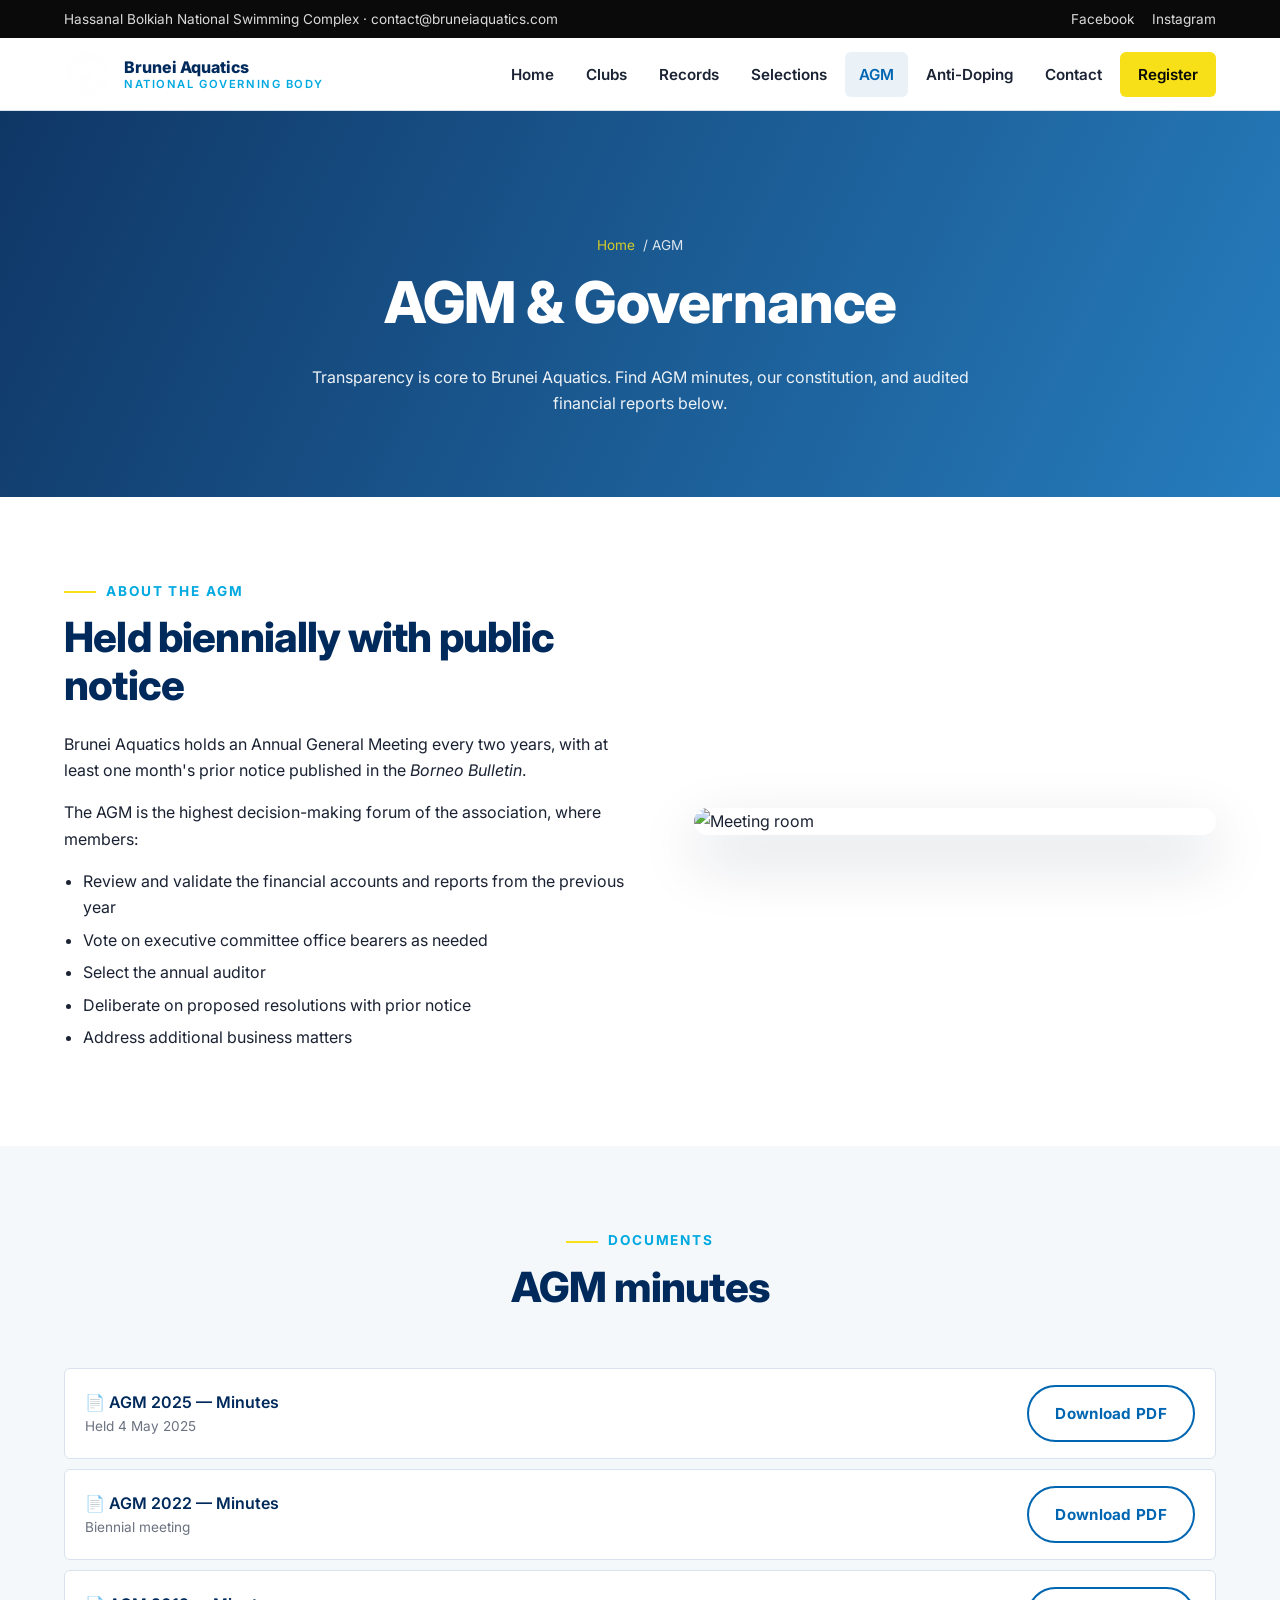
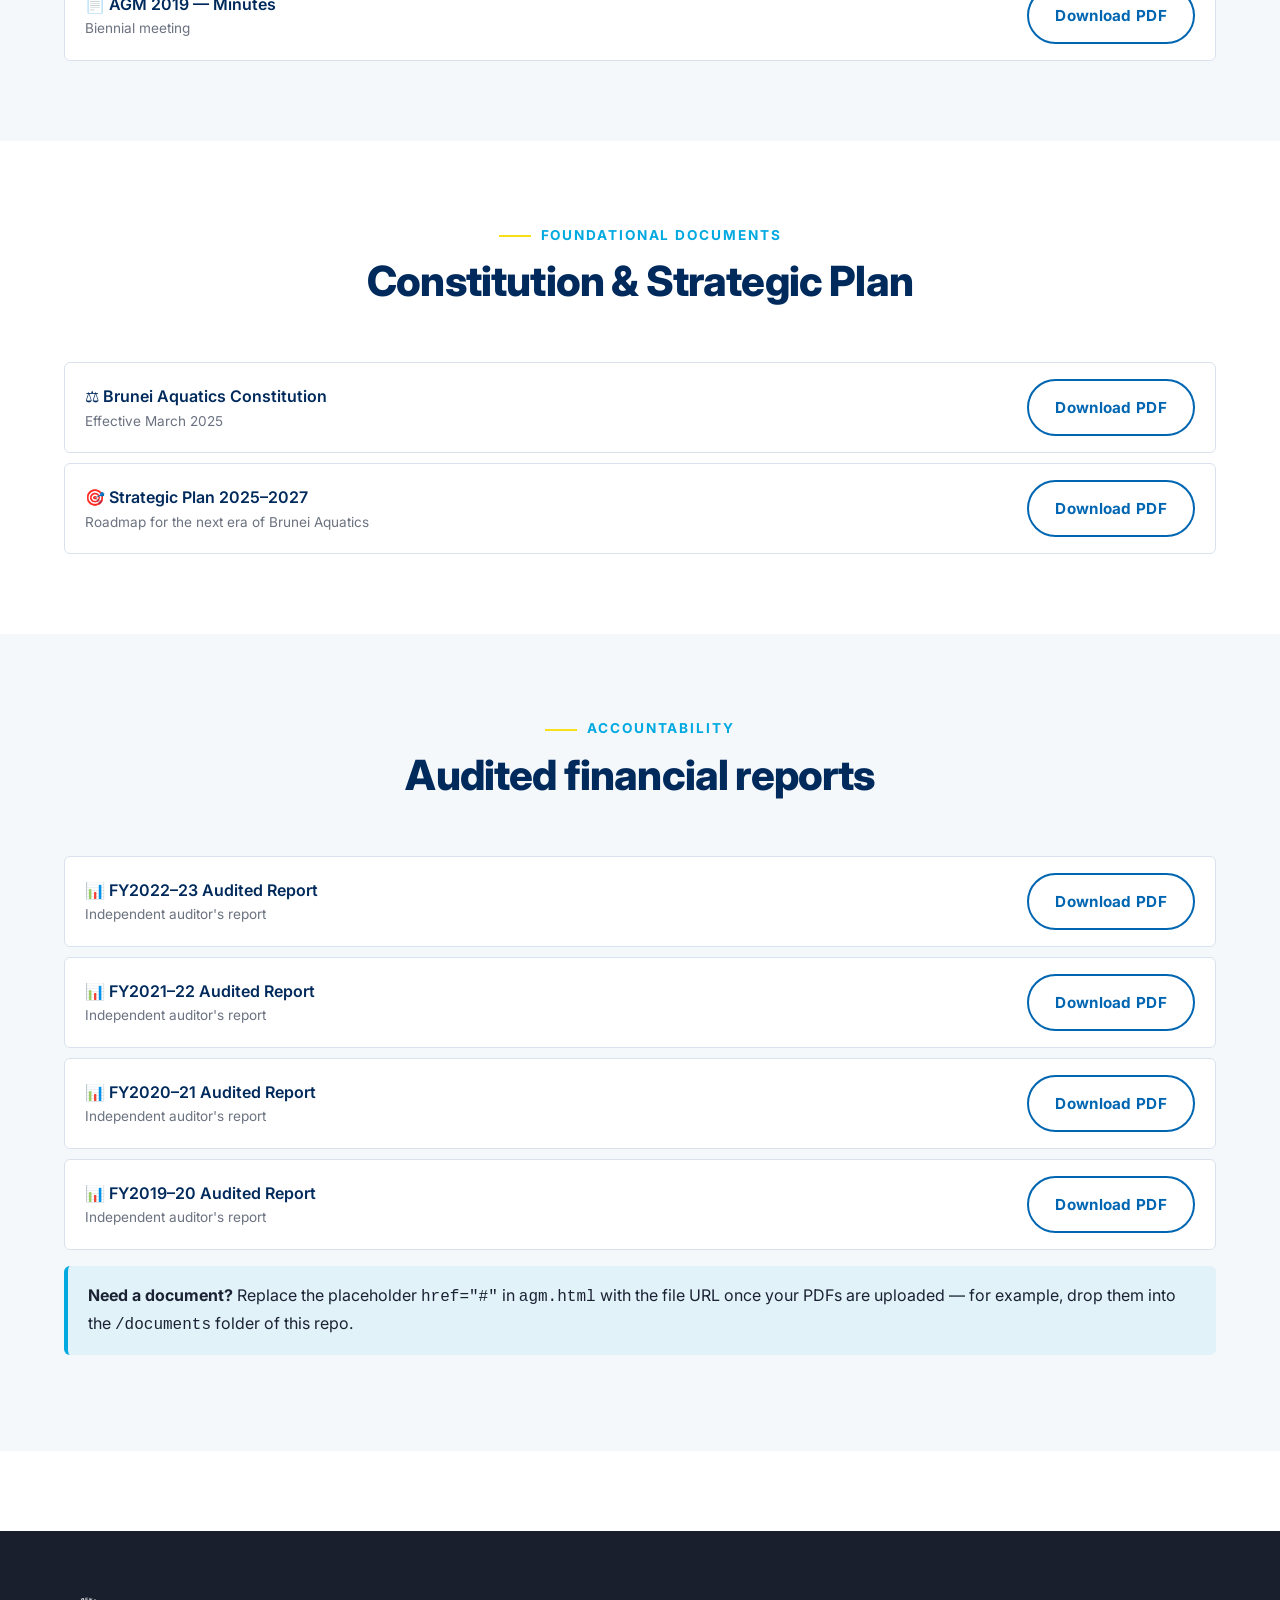
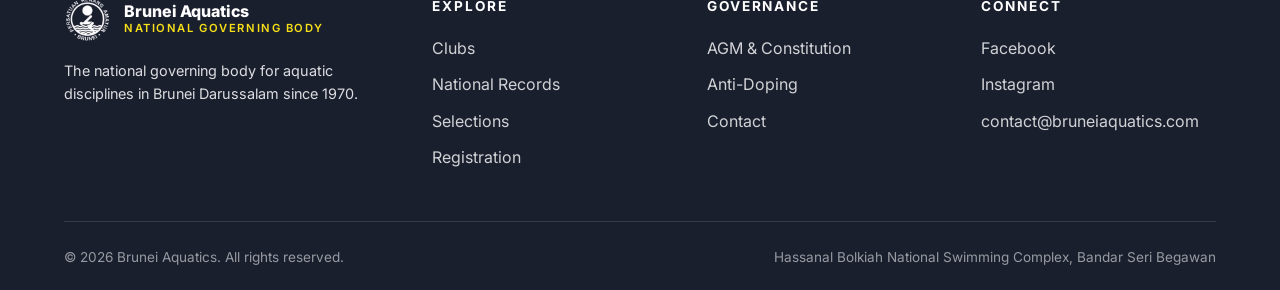
==== agm.html @ e97decce "Initial site: redesigned BASA website with records, registration, and full content migration" ====
<!DOCTYPE html>
<html lang="en">
<head>
<meta charset="UTF-8">
<meta name="viewport" content="width=device-width, initial-scale=1.0">
<title>AGM &amp; Governance — Brunei Aquatics</title>
<meta name="description" content="Annual General Meeting documents, constitution, and audited financial reports for Brunei Aquatics.">
<link rel="icon" href="images/logo.png">
<link rel="preconnect" href="https://fonts.googleapis.com">
<link rel="preconnect" href="https://fonts.gstatic.com" crossorigin>
<link href="https://fonts.googleapis.com/css2?family=Inter:wght@400;500;600;700;800;900&display=swap" rel="stylesheet">
<link rel="stylesheet" href="css/styles.css">
</head>
<body>

<div class="topbar">
  <div class="container">
    <div>Hassanal Bolkiah National Swimming Complex · contact@bruneiaquatics.com</div>
    <div class="socials">
      <a href="https://facebook.com/BASABrunei" target="_blank" rel="noopener">Facebook</a>
      <a href="https://instagram.com/bdsa_brunei" target="_blank" rel="noopener">Instagram</a>
    </div>
  </div>
</div>

<header class="site-header">
  <div class="container">
    <nav class="nav">
      <a href="index.html" class="brand">
        <img src="images/logo.png" alt="Brunei Aquatics logo">
        <span class="brand-text">Brunei Aquatics<small>National Governing Body</small></span>
      </a>
      <button class="nav-toggle" aria-label="Toggle navigation" aria-expanded="false">
        <svg viewBox="0 0 24 24" fill="none" stroke="currentColor" stroke-width="2"><line x1="4" y1="6" x2="20" y2="6"/><line x1="4" y1="12" x2="20" y2="12"/><line x1="4" y1="18" x2="20" y2="18"/></svg>
      </button>
      <ul class="nav-links">
        <li><a href="index.html">Home</a></li>
        <li><a href="clubs.html">Clubs</a></li>
        <li><a href="records.html">Records</a></li>
        <li><a href="selections.html">Selections</a></li>
        <li><a href="agm.html">AGM</a></li>
        <li><a href="anti-doping.html">Anti-Doping</a></li>
        <li><a href="contact.html">Contact</a></li>
        <li><a href="register.html" class="cta">Register</a></li>
      </ul>
    </nav>
  </div>
</header>

<section class="page-hero">
  <div class="container">
    <div class="breadcrumb"><a href="index.html">Home</a> / AGM</div>
    <h1>AGM &amp; Governance</h1>
    <p style="max-width:680px; margin:14px auto 0; opacity:.92;">Transparency is core to Brunei Aquatics. Find AGM minutes, our constitution, and audited financial reports below.</p>
  </div>
</section>

<section>
  <div class="container">
    <div class="split-grid">
      <div class="reveal">
        <span class="section-eyebrow">About the AGM</span>
        <h2>Held biennially with public notice</h2>
        <p>Brunei Aquatics holds an Annual General Meeting every two years, with at least one month's prior notice published in the <em>Borneo Bulletin</em>.</p>
        <p>The AGM is the highest decision-making forum of the association, where members:</p>
        <ul class="bullet-list">
          <li>Review and validate the financial accounts and reports from the previous year</li>
          <li>Vote on executive committee office bearers as needed</li>
          <li>Select the annual auditor</li>
          <li>Deliberate on proposed resolutions with prior notice</li>
          <li>Address additional business matters</li>
        </ul>
      </div>
      <div class="reveal">
        <img src="https://images.unsplash.com/photo-1517048676732-d65bc937f952?auto=format&fit=crop&w=1200&q=80" alt="Meeting room" style="border-radius:20px; box-shadow:0 24px 60px rgba(10,30,60,.18);">
      </div>
    </div>
  </div>
</section>

<section class="section-alt">
  <div class="container">
    <div class="heading-center reveal">
      <span class="section-eyebrow">Documents</span>
      <h2>AGM minutes</h2>
    </div>
    <ul class="doc-list reveal">
      <li>
        <div>
          <div class="doc-title">📄 AGM 2025 — Minutes</div>
          <div class="doc-meta">Held 4 May 2025</div>
        </div>
        <a href="#" class="btn btn-ghost">Download PDF</a>
      </li>
      <li>
        <div>
          <div class="doc-title">📄 AGM 2022 — Minutes</div>
          <div class="doc-meta">Biennial meeting</div>
        </div>
        <a href="#" class="btn btn-ghost">Download PDF</a>
      </li>
      <li>
        <div>
          <div class="doc-title">📄 AGM 2019 — Minutes</div>
          <div class="doc-meta">Biennial meeting</div>
        </div>
        <a href="#" class="btn btn-ghost">Download PDF</a>
      </li>
    </ul>
  </div>
</section>

<section>
  <div class="container">
    <div class="heading-center reveal">
      <span class="section-eyebrow">Foundational documents</span>
      <h2>Constitution &amp; Strategic Plan</h2>
    </div>
    <ul class="doc-list reveal">
      <li>
        <div>
          <div class="doc-title">⚖ Brunei Aquatics Constitution</div>
          <div class="doc-meta">Effective March 2025</div>
        </div>
        <a href="#" class="btn btn-ghost">Download PDF</a>
      </li>
      <li>
        <div>
          <div class="doc-title">🎯 Strategic Plan 2025–2027</div>
          <div class="doc-meta">Roadmap for the next era of Brunei Aquatics</div>
        </div>
        <a href="#" class="btn btn-ghost">Download PDF</a>
      </li>
    </ul>
  </div>
</section>

<section class="section-alt">
  <div class="container">
    <div class="heading-center reveal">
      <span class="section-eyebrow">Accountability</span>
      <h2>Audited financial reports</h2>
    </div>
    <ul class="doc-list reveal">
      <li><div><div class="doc-title">📊 FY2022–23 Audited Report</div><div class="doc-meta">Independent auditor's report</div></div><a href="#" class="btn btn-ghost">Download PDF</a></li>
      <li><div><div class="doc-title">📊 FY2021–22 Audited Report</div><div class="doc-meta">Independent auditor's report</div></div><a href="#" class="btn btn-ghost">Download PDF</a></li>
      <li><div><div class="doc-title">📊 FY2020–21 Audited Report</div><div class="doc-meta">Independent auditor's report</div></div><a href="#" class="btn btn-ghost">Download PDF</a></li>
      <li><div><div class="doc-title">📊 FY2019–20 Audited Report</div><div class="doc-meta">Independent auditor's report</div></div><a href="#" class="btn btn-ghost">Download PDF</a></li>
    </ul>

    <div class="note-box info mt-32">
      <strong>Need a document?</strong> Replace the placeholder <code>href="#"</code> in <code>agm.html</code> with the file URL once your PDFs are uploaded — for example, drop them into the <code>/documents</code> folder of this repo.
    </div>
  </div>
</section>

<footer class="footer">
  <div class="container">
    <div class="footer-grid">
      <div class="footer-brand">
        <a href="index.html" class="brand">
          <img src="images/logo.png" alt="" style="height:48px;">
          <span class="brand-text">Brunei Aquatics<small>National Governing Body</small></span>
        </a>
        <p style="margin-top:16px;">The national governing body for aquatic disciplines in Brunei Darussalam since 1970.</p>
      </div>
      <div><h5>Explore</h5><ul>
        <li><a href="clubs.html">Clubs</a></li><li><a href="records.html">National Records</a></li>
        <li><a href="selections.html">Selections</a></li><li><a href="register.html">Registration</a></li>
      </ul></div>
      <div><h5>Governance</h5><ul>
        <li><a href="agm.html">AGM &amp; Constitution</a></li><li><a href="anti-doping.html">Anti-Doping</a></li>
        <li><a href="contact.html">Contact</a></li>
      </ul></div>
      <div><h5>Connect</h5><ul>
        <li><a href="https://facebook.com/BASABrunei" target="_blank" rel="noopener">Facebook</a></li>
        <li><a href="https://instagram.com/bdsa_brunei" target="_blank" rel="noopener">Instagram</a></li>
        <li><a href="mailto:contact@bruneiaquatics.com">contact@bruneiaquatics.com</a></li>
      </ul></div>
    </div>
    <div class="footer-bottom">
      <div>© <span id="year"></span> Brunei Aquatics. All rights reserved.</div>
      <div>Hassanal Bolkiah National Swimming Complex, Bandar Seri Begawan</div>
    </div>
  </div>
</footer>
<script src="js/main.js"></script>
</body>
</html>
---- css/styles.css ----
/* ============================================================
   Brunei Aquatics (BASA) — Design System
   Brand: World Aquatics deep blue/cyan + Brunei yellow & black
   ============================================================ */

:root {
  /* Brand */
  --c-blue-900: #002a5c;
  --c-blue-700: #0066b2;   /* primary */
  --c-blue-500: #1e88d6;
  --c-cyan: #00a9e0;       /* accent */
  --c-yellow: #f7e017;     /* Brunei yellow */
  --c-yellow-dark: #d4be00;
  --c-black: #0a0a0a;
  --c-charcoal: #1a1f2e;

  /* Neutrals */
  --c-white: #ffffff;
  --c-bg: #f5f8fb;
  --c-bg-alt: #eaf1f7;
  --c-border: #d9e2ec;
  --c-text: #1a2233;
  --c-text-soft: #4a5568;
  --c-text-muted: #6b7280;

  /* Layout */
  --container: 1200px;
  --radius-sm: 6px;
  --radius: 12px;
  --radius-lg: 20px;
  --shadow-sm: 0 1px 3px rgba(10, 30, 60, .08);
  --shadow: 0 8px 24px rgba(10, 30, 60, .10);
  --shadow-lg: 0 24px 60px rgba(10, 30, 60, .18);

  /* Type */
  --font-display: 'Inter', 'Segoe UI', system-ui, -apple-system, sans-serif;
  --font-body: 'Inter', 'Segoe UI', system-ui, -apple-system, sans-serif;

  /* Motion */
  --ease: cubic-bezier(.2, .7, .2, 1);
}

* { box-sizing: border-box; }
html { scroll-behavior: smooth; -webkit-text-size-adjust: 100%; }

body {
  margin: 0;
  font-family: var(--font-body);
  font-size: 16px;
  line-height: 1.65;
  color: var(--c-text);
  background: var(--c-white);
  -webkit-font-smoothing: antialiased;
}

img { max-width: 100%; display: block; }
a { color: var(--c-blue-700); text-decoration: none; transition: color .2s var(--ease); }
a:hover { color: var(--c-cyan); }

h1, h2, h3, h4 {
  font-family: var(--font-display);
  font-weight: 800;
  line-height: 1.15;
  letter-spacing: -0.02em;
  color: var(--c-blue-900);
  margin: 0 0 .5em;
}
h1 { font-size: clamp(2.2rem, 5vw, 3.6rem); }
h2 { font-size: clamp(1.8rem, 3.6vw, 2.6rem); }
h3 { font-size: 1.35rem; }
p { margin: 0 0 1em; }

.container { max-width: var(--container); margin: 0 auto; padding: 0 24px; }

/* ====== TOP BAR ============================================ */
.topbar {
  background: var(--c-black);
  color: rgba(255, 255, 255, .85);
  font-size: .85rem;
  padding: 8px 0;
}
.topbar .container {
  display: flex;
  justify-content: space-between;
  align-items: center;
  gap: 16px;
  flex-wrap: wrap;
}
.topbar a { color: rgba(255, 255, 255, .85); }
.topbar a:hover { color: var(--c-yellow); }
.topbar .socials a { margin-left: 14px; }

/* ====== NAVIGATION ========================================= */
.site-header {
  position: sticky; top: 0; z-index: 100;
  background: rgba(255, 255, 255, .96);
  backdrop-filter: saturate(140%) blur(8px);
  border-bottom: 1px solid var(--c-border);
}
.nav {
  display: flex; align-items: center; justify-content: space-between;
  padding: 12px 0;
  gap: 24px;
}
.brand {
  display: flex; align-items: center; gap: 12px;
  text-decoration: none;
}
.brand img { height: 48px; width: auto; }
.brand-text {
  font-family: var(--font-display);
  font-weight: 800; line-height: 1;
  color: var(--c-blue-900);
}
.brand-text small {
  display: block;
  font-size: .7rem;
  font-weight: 600;
  letter-spacing: .14em;
  color: var(--c-cyan);
  text-transform: uppercase;
  margin-top: 4px;
}

.nav-links {
  display: flex; gap: 4px; list-style: none; padding: 0; margin: 0;
}
.nav-links a {
  display: inline-block;
  padding: 10px 14px;
  color: var(--c-text);
  font-weight: 600;
  font-size: .95rem;
  border-radius: var(--radius-sm);
  position: relative;
}
.nav-links a:hover,
.nav-links a.active {
  color: var(--c-blue-700);
  background: var(--c-bg-alt);
}
.nav-links a.cta {
  background: var(--c-yellow);
  color: var(--c-black);
  padding-inline: 18px;
}
.nav-links a.cta:hover { background: var(--c-yellow-dark); color: var(--c-black); }

.nav-toggle {
  display: none;
  background: transparent; border: 0; cursor: pointer;
  padding: 8px; color: var(--c-blue-900);
}
.nav-toggle svg { width: 28px; height: 28px; }

@media (max-width: 920px) {
  .nav-toggle { display: inline-flex; }
  .nav-links {
    position: absolute;
    top: 100%; left: 0; right: 0;
    flex-direction: column;
    background: white;
    border-bottom: 1px solid var(--c-border);
    padding: 12px;
    gap: 4px;
    transform: translateY(-12px);
    opacity: 0;
    pointer-events: none;
    transition: all .2s var(--ease);
  }
  .nav-links.open { transform: none; opacity: 1; pointer-events: auto; }
  .nav-links a { display: block; }
}

/* ====== BUTTONS ============================================ */
.btn {
  display: inline-flex; align-items: center; gap: 8px;
  padding: 14px 26px;
  border-radius: 999px;
  font-weight: 700;
  font-size: .95rem;
  letter-spacing: .02em;
  border: 2px solid transparent;
  cursor: pointer;
  transition: transform .15s var(--ease), background .2s, color .2s, border-color .2s;
  text-decoration: none;
}
.btn:hover { transform: translateY(-2px); }
.btn-primary {
  background: var(--c-yellow);
  color: var(--c-black);
}
.btn-primary:hover { background: var(--c-yellow-dark); color: var(--c-black); }
.btn-secondary {
  background: transparent;
  color: white;
  border-color: rgba(255, 255, 255, .8);
}
.btn-secondary:hover { background: white; color: var(--c-blue-900); }
.btn-ghost {
  background: transparent;
  color: var(--c-blue-700);
  border-color: var(--c-blue-700);
}
.btn-ghost:hover { background: var(--c-blue-700); color: white; }

/* ====== HERO =============================================== */
.hero {
  position: relative;
  min-height: 88vh;
  display: flex; align-items: center;
  color: white;
  overflow: hidden;
  isolation: isolate;
}
.hero::before {
  content: "";
  position: absolute; inset: 0;
  background:
    linear-gradient(115deg, rgba(0, 42, 92, .92) 0%, rgba(0, 102, 178, .75) 55%, rgba(0, 169, 224, .35) 100%),
    url('https://images.unsplash.com/photo-1530549387789-4c1017266635?auto=format&fit=crop&w=2000&q=80') center/cover;
  z-index: -2;
}
.hero::after {
  content: "";
  position: absolute; left: 0; right: 0; bottom: -1px; height: 120px;
  background: linear-gradient(to top, white, transparent);
  z-index: -1;
}
.hero-grid { display: grid; gap: 32px; align-items: center; }
.hero-eyebrow {
  display: inline-flex; align-items: center; gap: 8px;
  background: rgba(247, 224, 23, .15);
  color: var(--c-yellow);
  padding: 6px 14px;
  border-radius: 999px;
  font-weight: 700;
  font-size: .8rem;
  letter-spacing: .14em;
  text-transform: uppercase;
  border: 1px solid rgba(247, 224, 23, .35);
}
.hero h1 {
  color: white;
  font-size: clamp(2.6rem, 6vw, 4.4rem);
  line-height: 1.05;
  margin: 18px 0 18px;
}
.hero h1 .accent {
  color: var(--c-yellow);
  position: relative;
  display: inline-block;
}
.hero p {
  font-size: 1.15rem;
  max-width: 620px;
  color: rgba(255, 255, 255, .9);
}
.hero-actions { display: flex; gap: 14px; flex-wrap: wrap; margin-top: 28px; }

.hero-stats {
  display: flex; gap: 32px; flex-wrap: wrap; margin-top: 56px;
  padding-top: 28px; border-top: 1px solid rgba(255, 255, 255, .2);
}
.hero-stat strong {
  display: block;
  font-size: clamp(2rem, 3.4vw, 2.8rem);
  font-weight: 800; color: var(--c-yellow); line-height: 1;
}
.hero-stat span { font-size: .85rem; opacity: .85; letter-spacing: .08em; text-transform: uppercase; }

/* ====== SECTIONS =========================================== */
section { padding: 80px 0; }
.section-eyebrow {
  display: inline-block;
  color: var(--c-cyan);
  font-weight: 700;
  font-size: .85rem;
  letter-spacing: .14em;
  text-transform: uppercase;
  margin-bottom: 12px;
}
.section-eyebrow::before {
  content: ""; display: inline-block;
  width: 32px; height: 2px; background: var(--c-yellow);
  vertical-align: middle; margin-right: 10px;
}

/* Mission/Vision split */
.mv-grid {
  display: grid; grid-template-columns: 1fr 1fr; gap: 24px;
}
.mv-card {
  position: relative;
  padding: 40px;
  border-radius: var(--radius-lg);
  color: white;
  overflow: hidden; isolation: isolate;
}
.mv-card.mission { background: linear-gradient(135deg, var(--c-blue-900), var(--c-blue-700)); }
.mv-card.vision { background: linear-gradient(135deg, var(--c-blue-700), var(--c-cyan)); }
.mv-card h3 { color: white; font-size: 1.5rem; }
.mv-card p { font-size: 1.1rem; opacity: .95; margin: 0; }
.mv-card .icon-bg {
  position: absolute; right: -20px; bottom: -20px;
  font-size: 12rem; opacity: .12; line-height: 1;
}

@media (max-width: 760px) { .mv-grid { grid-template-columns: 1fr; } }

/* Objectives / values cards */
.cards-grid { display: grid; grid-template-columns: repeat(auto-fit, minmax(230px, 1fr)); gap: 20px; }
.feature-card {
  background: white;
  border: 1px solid var(--c-border);
  border-radius: var(--radius);
  padding: 28px;
  transition: transform .25s var(--ease), box-shadow .25s var(--ease), border-color .25s;
}
.feature-card:hover {
  transform: translateY(-4px);
  box-shadow: var(--shadow);
  border-color: var(--c-cyan);
}
.feature-card .ico {
  width: 48px; height: 48px; border-radius: 12px;
  display: grid; place-items: center;
  background: linear-gradient(135deg, var(--c-blue-700), var(--c-cyan));
  color: white;
  margin-bottom: 16px;
  font-size: 1.4rem;
}
.feature-card h4 { color: var(--c-blue-900); margin: 0 0 8px; font-size: 1.05rem; }
.feature-card p { font-size: .94rem; color: var(--c-text-soft); margin: 0; }

/* Banded section (alt background) */
.section-alt { background: var(--c-bg); }
.section-dark {
  background:
    linear-gradient(115deg, var(--c-blue-900), var(--c-charcoal));
  color: white;
}
.section-dark h2 { color: white; }
.section-dark .section-eyebrow { color: var(--c-yellow); }

/* Section heading center variant */
.heading-center { text-align: center; max-width: 720px; margin: 0 auto 56px; }
.heading-center p { color: var(--c-text-soft); font-size: 1.1rem; }

/* About/Strategic */
.split-grid { display: grid; grid-template-columns: 1.1fr 1fr; gap: 56px; align-items: center; }
.split-grid img { border-radius: var(--radius-lg); box-shadow: var(--shadow); width: 100%; height: auto; }
@media (max-width: 880px) { .split-grid { grid-template-columns: 1fr; } }

/* Exec committee */
.committee-grid { display: grid; grid-template-columns: repeat(auto-fit, minmax(220px, 1fr)); gap: 18px; }
.member-card {
  background: white;
  border-radius: var(--radius);
  padding: 24px;
  border: 1px solid var(--c-border);
  text-align: center;
  position: relative;
  overflow: hidden;
}
.member-card::before {
  content: "";
  position: absolute; top: 0; left: 0; right: 0; height: 4px;
  background: linear-gradient(90deg, var(--c-blue-700), var(--c-yellow));
}
.member-card .role {
  display: inline-block;
  font-size: .72rem; letter-spacing: .12em;
  text-transform: uppercase; font-weight: 700;
  color: var(--c-cyan);
  background: rgba(0, 169, 224, .1);
  padding: 4px 10px;
  border-radius: 999px;
  margin-bottom: 10px;
}
.member-card .name {
  font-weight: 700; color: var(--c-blue-900); font-size: 1rem; line-height: 1.3;
}
.member-card.president::before { background: var(--c-yellow); height: 6px; }

/* CTA strip */
.cta-strip {
  background: linear-gradient(135deg, var(--c-yellow) 0%, var(--c-yellow-dark) 100%);
  color: var(--c-black);
  border-radius: var(--radius-lg);
  padding: 44px 48px;
  display: flex; justify-content: space-between; align-items: center;
  gap: 24px; flex-wrap: wrap;
  margin-top: 24px;
}
.cta-strip h3 { color: var(--c-black); margin: 0; font-size: 1.6rem; }
.cta-strip p { margin: 6px 0 0; color: var(--c-charcoal); }
.cta-strip .btn { background: var(--c-black); color: var(--c-yellow); border-color: var(--c-black); }
.cta-strip .btn:hover { background: var(--c-charcoal); color: var(--c-yellow); }

/* ====== TABLES (RECORDS) =================================== */
.records-tabs {
  display: flex; gap: 8px; flex-wrap: wrap;
  margin-bottom: 24px;
}
.tab-btn {
  border: 1px solid var(--c-border);
  background: white;
  color: var(--c-text);
  padding: 10px 20px;
  border-radius: 999px;
  font-weight: 600; font-size: .9rem;
  cursor: pointer;
  transition: all .2s var(--ease);
}
.tab-btn:hover { border-color: var(--c-blue-700); color: var(--c-blue-700); }
.tab-btn.active {
  background: var(--c-blue-900); color: white; border-color: var(--c-blue-900);
}
.records-controls {
  display: flex; gap: 12px; flex-wrap: wrap; align-items: center;
  margin-bottom: 20px;
}
.records-controls input,
.records-controls select {
  padding: 12px 16px;
  border: 1px solid var(--c-border);
  border-radius: var(--radius-sm);
  font: inherit;
  background: white;
  min-width: 180px;
}
.records-controls input:focus,
.records-controls select:focus {
  outline: none;
  border-color: var(--c-blue-700);
  box-shadow: 0 0 0 3px rgba(0, 102, 178, .15);
}
.records-table-wrap {
  background: white;
  border-radius: var(--radius);
  overflow: hidden;
  border: 1px solid var(--c-border);
  box-shadow: var(--shadow-sm);
  overflow-x: auto;
}
.records-table {
  width: 100%; border-collapse: collapse; min-width: 720px;
}
.records-table thead {
  background: var(--c-blue-900); color: white;
}
.records-table th {
  text-align: left; padding: 14px 16px;
  font-weight: 700; font-size: .8rem; letter-spacing: .08em; text-transform: uppercase;
}
.records-table tbody tr {
  border-top: 1px solid var(--c-border);
  transition: background .15s;
}
.records-table tbody tr:hover { background: var(--c-bg); }
.records-table td {
  padding: 14px 16px; font-size: .95rem; vertical-align: middle;
}
.records-table .event { font-weight: 700; color: var(--c-blue-900); }
.records-table .time {
  font-family: 'Courier New', monospace;
  font-weight: 700;
  color: var(--c-blue-700);
  background: rgba(0, 169, 224, .08);
  padding: 4px 10px; border-radius: 6px;
  display: inline-block;
}
.records-table .gender-tag {
  display: inline-block;
  padding: 3px 10px;
  border-radius: 999px;
  font-size: .72rem; font-weight: 700;
  letter-spacing: .08em;
  text-transform: uppercase;
}
.gender-tag.male { background: #dbeafe; color: #1e40af; }
.gender-tag.female { background: #fce7f3; color: #be185d; }

/* ====== CLUBS GRID ========================================= */
.clubs-grid { display: grid; grid-template-columns: repeat(auto-fit, minmax(280px, 1fr)); gap: 20px; }
.club-card {
  background: white;
  border-radius: var(--radius);
  padding: 24px;
  border: 1px solid var(--c-border);
  transition: transform .2s var(--ease), box-shadow .2s var(--ease);
  display: flex; flex-direction: column; gap: 8px;
}
.club-card:hover { transform: translateY(-3px); box-shadow: var(--shadow); }
.club-card h3 {
  margin: 0; font-size: 1.1rem; color: var(--c-blue-900);
  display: flex; align-items: center; gap: 10px;
}
.club-card h3 .dot {
  width: 10px; height: 10px; border-radius: 50%;
  background: var(--c-yellow); flex-shrink: 0;
}
.club-card .meta {
  display: flex; flex-direction: column; gap: 4px; margin-top: 8px;
  font-size: .9rem; color: var(--c-text-soft);
}
.club-card .meta a { color: var(--c-blue-700); }
.club-card .meta span svg { width: 14px; height: 14px; vertical-align: -2px; margin-right: 6px; }

/* ====== FORMS ============================================== */
.form-shell {
  background: white;
  border-radius: var(--radius-lg);
  padding: 40px;
  border: 1px solid var(--c-border);
  box-shadow: var(--shadow);
}
.form-grid { display: grid; grid-template-columns: 1fr 1fr; gap: 18px; }
.field { display: flex; flex-direction: column; gap: 6px; }
.field.full { grid-column: 1 / -1; }
.field label {
  font-size: .85rem; font-weight: 600;
  color: var(--c-blue-900); letter-spacing: .02em;
}
.field label .req { color: #dc2626; margin-left: 2px; }
.field input,
.field select,
.field textarea {
  padding: 12px 14px;
  border: 1px solid var(--c-border);
  border-radius: var(--radius-sm);
  font: inherit;
  background: white;
  transition: border-color .2s, box-shadow .2s;
}
.field input:focus,
.field select:focus,
.field textarea:focus {
  outline: none;
  border-color: var(--c-blue-700);
  box-shadow: 0 0 0 3px rgba(0, 102, 178, .15);
}
.field textarea { resize: vertical; min-height: 110px; }
.field .hint { font-size: .8rem; color: var(--c-text-muted); }
@media (max-width: 720px) { .form-grid { grid-template-columns: 1fr; } }

.reg-tabs { display: flex; gap: 0; margin-bottom: 28px; border-bottom: 2px solid var(--c-border); }
.reg-tabs button {
  background: transparent; border: 0;
  padding: 14px 24px;
  font: inherit; font-weight: 700;
  color: var(--c-text-muted);
  cursor: pointer;
  border-bottom: 3px solid transparent;
  margin-bottom: -2px;
}
.reg-tabs button.active {
  color: var(--c-blue-900);
  border-color: var(--c-yellow);
}

.form-success {
  background: #ecfdf5; border: 1px solid #10b981;
  color: #065f46; padding: 16px; border-radius: var(--radius-sm);
  margin-bottom: 16px; display: none;
}
.form-success.show { display: block; }

/* ====== Documents list ===================================== */
.doc-list { list-style: none; padding: 0; margin: 0; display: grid; gap: 10px; }
.doc-list li {
  background: white;
  border: 1px solid var(--c-border);
  border-radius: var(--radius-sm);
  padding: 16px 20px;
  display: flex; justify-content: space-between; align-items: center;
  gap: 14px;
  transition: border-color .2s, transform .2s;
}
.doc-list li:hover {
  border-color: var(--c-cyan);
  transform: translateX(4px);
}
.doc-list .doc-title { font-weight: 600; color: var(--c-blue-900); }
.doc-list .doc-meta { color: var(--c-text-muted); font-size: .85rem; }

/* ====== FOOTER ============================================= */
.footer {
  background: var(--c-charcoal);
  color: rgba(255, 255, 255, .85);
  padding: 64px 0 24px;
  margin-top: 80px;
}
.footer-grid {
  display: grid;
  grid-template-columns: 1.4fr 1fr 1fr 1fr;
  gap: 40px;
  padding-bottom: 40px;
  border-bottom: 1px solid rgba(255, 255, 255, .12);
}
@media (max-width: 880px) { .footer-grid { grid-template-columns: 1fr 1fr; } }
@media (max-width: 520px) { .footer-grid { grid-template-columns: 1fr; } }

.footer h5 {
  color: white; font-size: .85rem; letter-spacing: .14em;
  text-transform: uppercase; margin: 0 0 18px; font-weight: 700;
}
.footer ul { list-style: none; padding: 0; margin: 0; }
.footer li { margin-bottom: 10px; }
.footer a { color: rgba(255, 255, 255, .8); }
.footer a:hover { color: var(--c-yellow); }
.footer-brand p { font-size: .9rem; max-width: 320px; }
.footer-brand .brand-text { color: white; }
.footer-brand .brand-text small { color: var(--c-yellow); }
.footer-bottom {
  padding-top: 24px; display: flex; justify-content: space-between;
  flex-wrap: wrap; gap: 12px; font-size: .85rem;
  color: rgba(255, 255, 255, .55);
}
.footer-bottom a { color: rgba(255, 255, 255, .7); }

/* ====== Page hero (sub-pages) ============================== */
.page-hero {
  position: relative;
  padding: 120px 0 80px;
  background:
    linear-gradient(115deg, rgba(0, 42, 92, .94), rgba(0, 102, 178, .85)),
    url('https://images.unsplash.com/photo-1571902943202-507ec2618e8f?auto=format&fit=crop&w=1800&q=80') center/cover;
  color: white;
  text-align: center;
}
.page-hero h1 { color: white; }
.page-hero .breadcrumb {
  display: inline-flex; gap: 8px; align-items: center;
  font-size: .85rem; opacity: .85; margin-bottom: 12px;
}
.page-hero .breadcrumb a { color: var(--c-yellow); }

/* ====== Utility ============================================ */
.text-center { text-align: center; }
.mt-0 { margin-top: 0 !important; }
.mb-0 { margin-bottom: 0 !important; }
.mt-32 { margin-top: 32px; }
.mt-48 { margin-top: 48px; }
.bullet-list { padding-left: 1.2em; }
.bullet-list li { margin-bottom: 6px; }
.note-box {
  background: var(--c-bg); border-left: 4px solid var(--c-yellow);
  padding: 16px 20px; border-radius: var(--radius-sm);
  margin: 16px 0;
}
.note-box.info { border-color: var(--c-cyan); background: rgba(0, 169, 224, .08); }

/* Reveal-on-scroll */
.reveal { opacity: 0; transform: translateY(20px); transition: all .7s var(--ease); }
.reveal.visible { opacity: 1; transform: none; }

/* Print */
@media print {
  .site-header, .topbar, .footer, .nav-toggle, .hero-actions { display: none !important; }
}
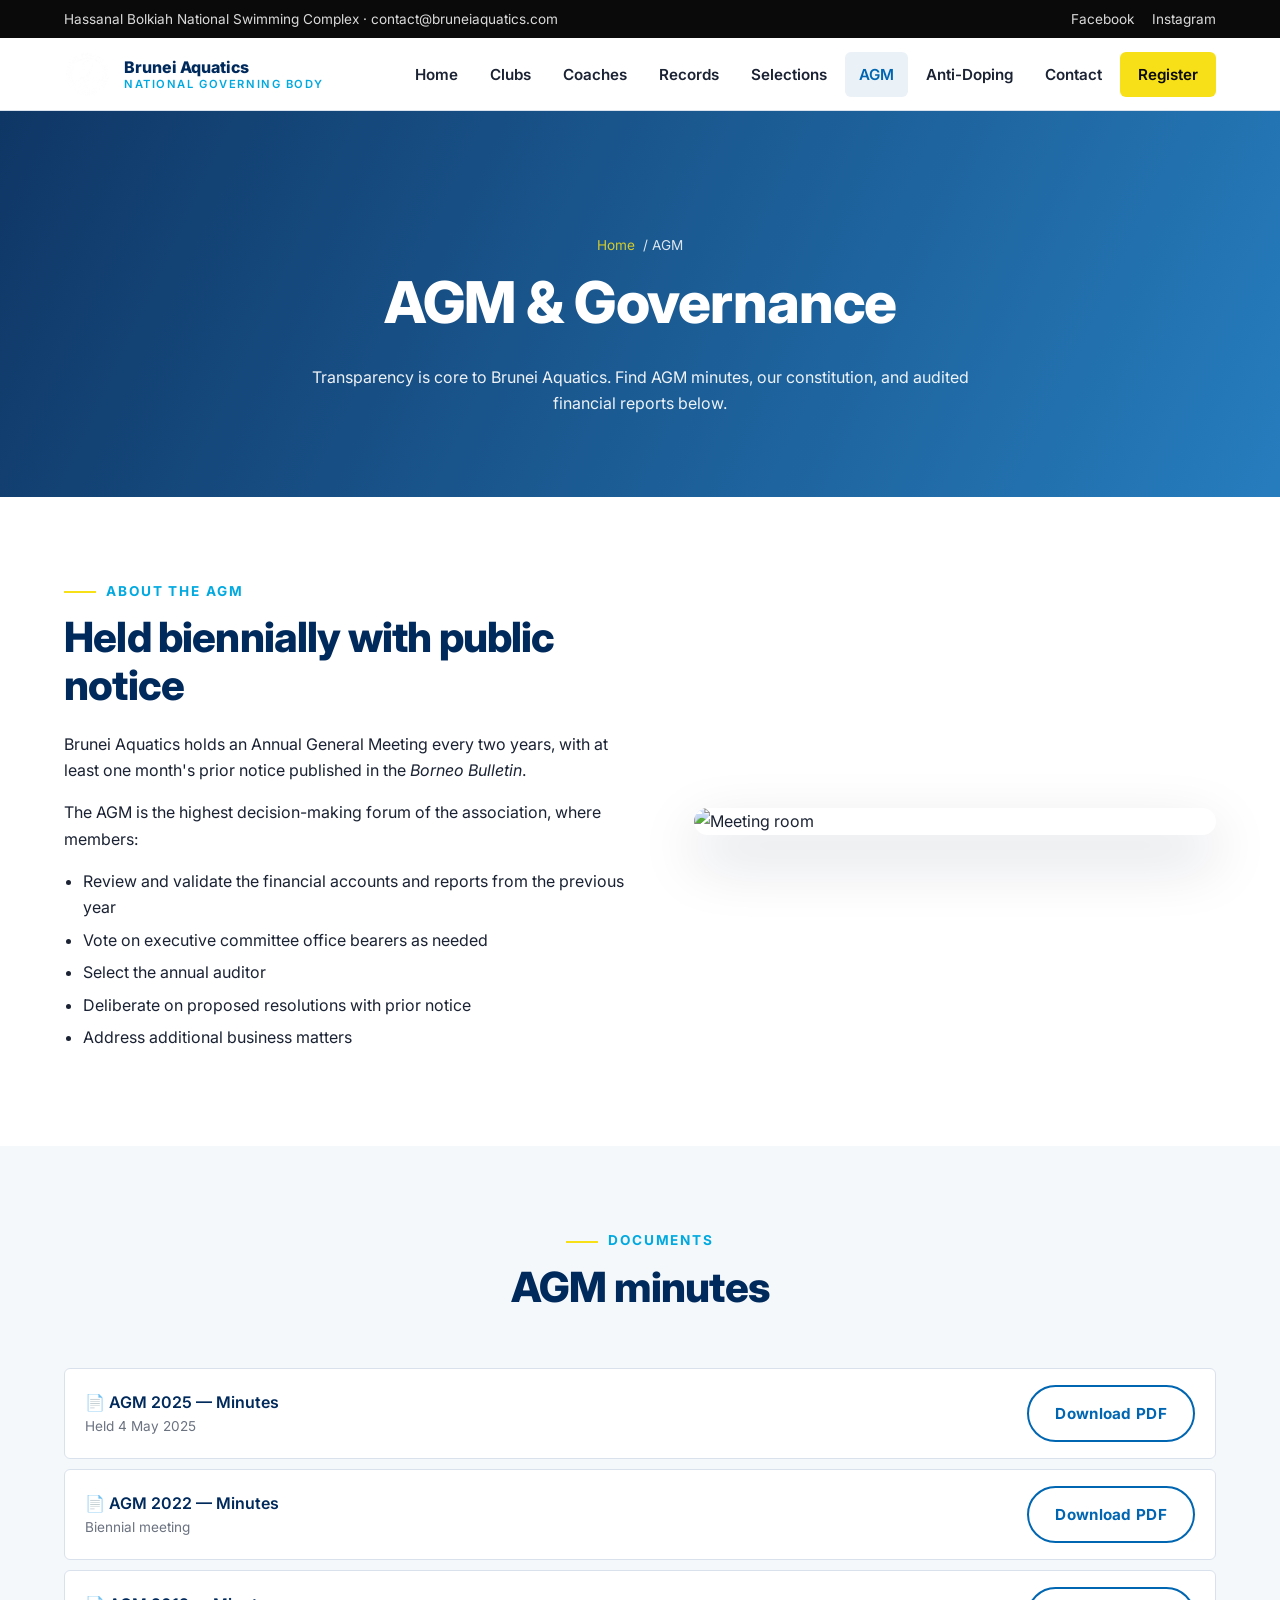
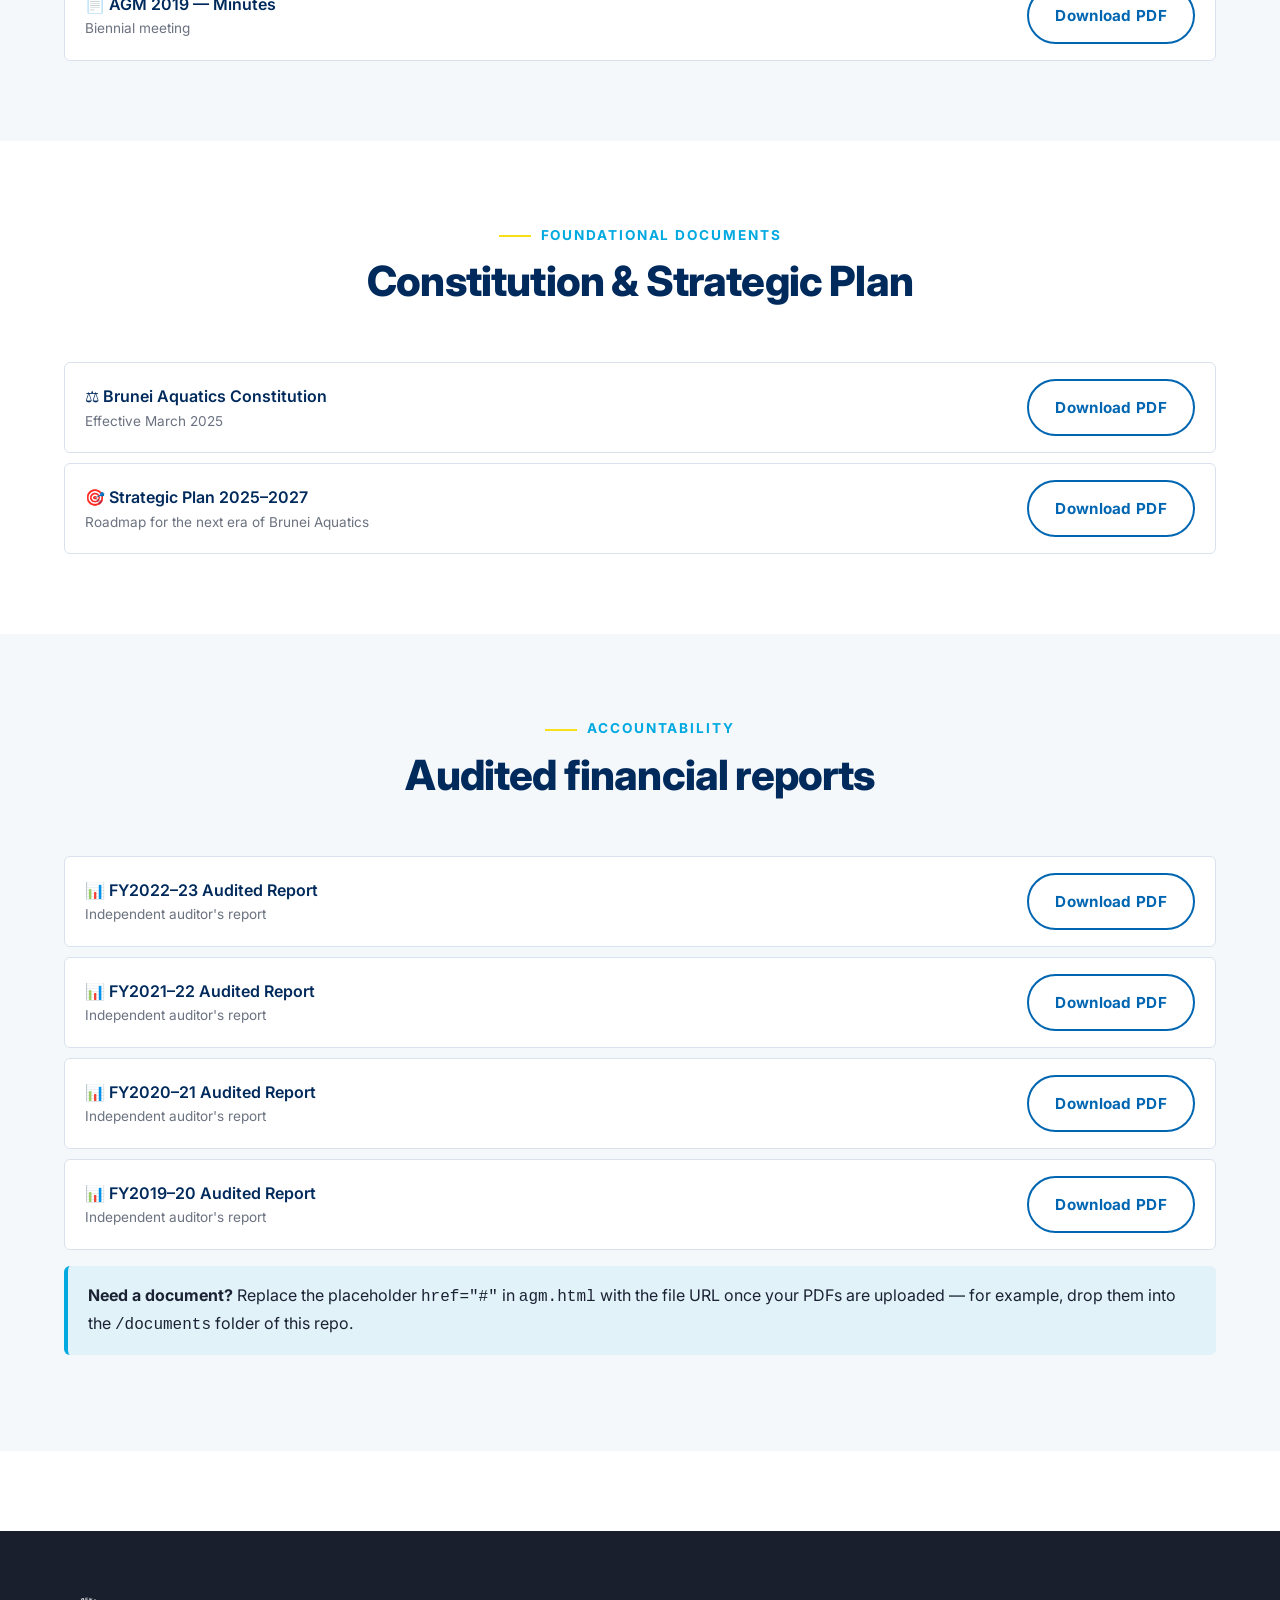
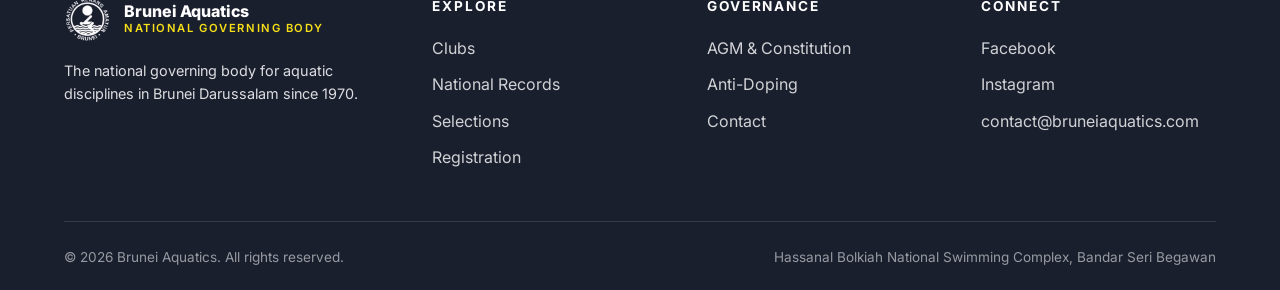
==== commit d11613d7: "Update club roster (12 clubs, alphabetical) + add Coaches & Instructors page" ====
--- a/agm.html
+++ b/agm.html
@@ -36,6 +36,7 @@
       <ul class="nav-links">
         <li><a href="index.html">Home</a></li>
         <li><a href="clubs.html">Clubs</a></li>
+        <li><a href="coaches.html">Coaches</a></li>
         <li><a href="records.html">Records</a></li>
         <li><a href="selections.html">Selections</a></li>
         <li><a href="agm.html">AGM</a></li>
